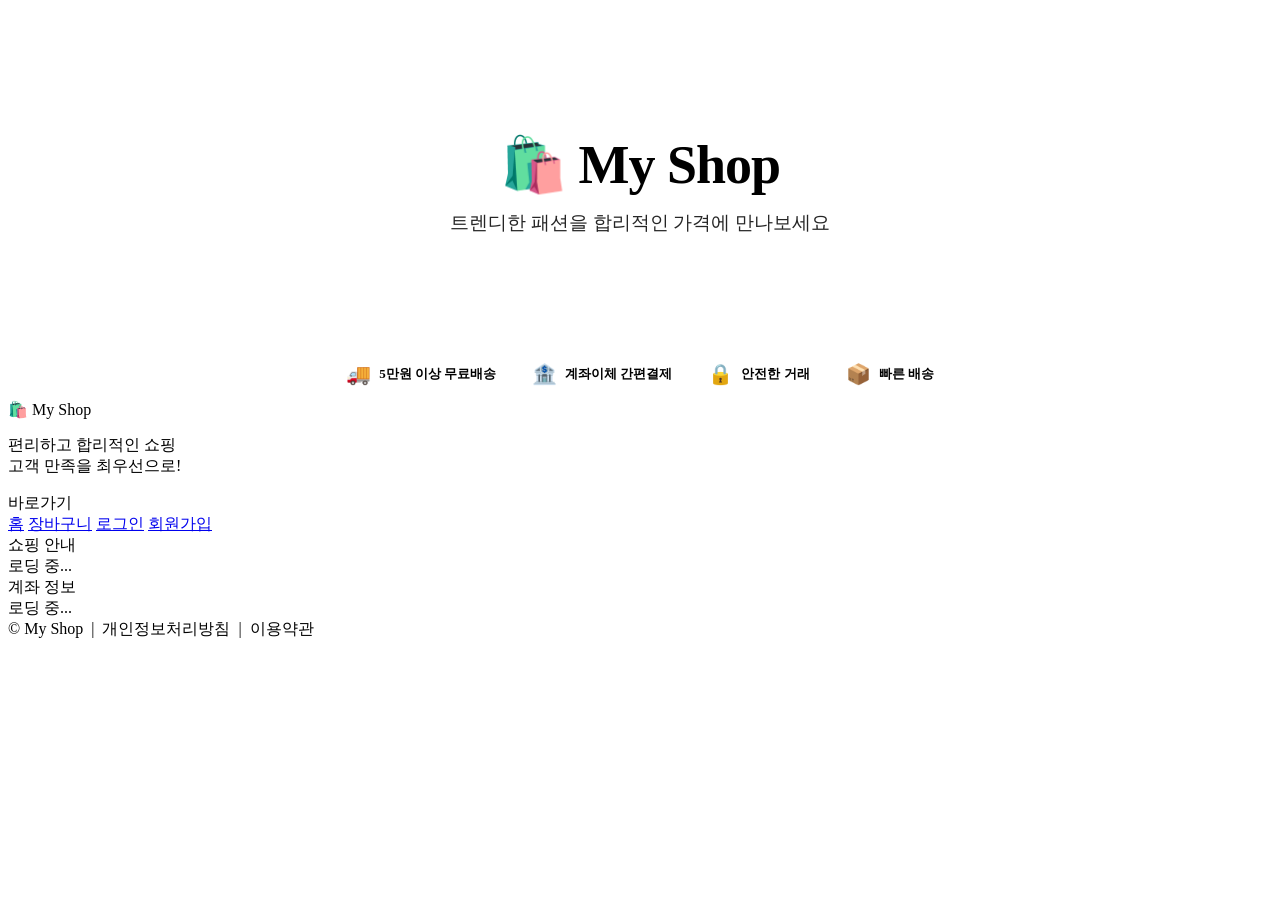
==== index.html @ 2c4adf81 "Add files via upload" ====
<!DOCTYPE html>
<html lang="ko">
<head>
  <meta charset="UTF-8">
  <meta name="viewport" content="width=device-width, initial-scale=1.0">
  <title>My Shop</title>
  <link rel="preconnect" href="https://fonts.googleapis.com">
  <link href="https://fonts.googleapis.com/css2?family=Noto+Sans+KR:wght@400;500;600;700;800&display=swap" rel="stylesheet">
  <link rel="stylesheet" href="css/style.css">
  <style>
    .hero-inner {
      max-width: 1280px; margin: 0 auto; padding: 80px 24px;
      text-align: center; position: relative; z-index: 1;
    }
    .hero-inner h1 { font-size: clamp(30px,5vw,54px); font-weight: 800; margin-bottom: 14px; letter-spacing: -1px; }
    .hero-inner p { font-size: clamp(15px,2vw,19px); opacity: 0.85; max-width: 540px; margin: 0 auto 32px; }
    .hero-btns { display: flex; gap: 14px; justify-content: center; flex-wrap: wrap; }
    .hero-btn-white {
      padding: 14px 32px; border-radius: 50px; font-size: 15px; font-weight: 700;
      background: white; color: var(--primary); border: none; cursor: pointer;
      transition: all 0.2s; box-shadow: 0 4px 16px rgba(0,0,0,0.15);
      text-decoration: none; display: inline-flex; align-items: center; gap: 6px;
    }
    .hero-btn-white:hover { transform: translateY(-2px); box-shadow: 0 8px 24px rgba(0,0,0,0.2); }
    .hero-btn-ghost {
      padding: 14px 32px; border-radius: 50px; font-size: 15px; font-weight: 700;
      background: rgba(255,255,255,0.15); color: white; border: 2px solid rgba(255,255,255,0.7);
      cursor: pointer; transition: all 0.2s; text-decoration: none;
      display: inline-flex; align-items: center; gap: 6px;
    }
    .hero-btn-ghost:hover { background: rgba(255,255,255,0.25); }

    .features-strip {
      background: white; border-bottom: 1px solid var(--border);
      padding: 14px 24px;
    }
    .features-list {
      max-width: 1280px; margin: 0 auto;
      display: flex; justify-content: center; gap: 36px; flex-wrap: wrap;
    }
    .feature-item {
      display: flex; align-items: center; gap: 8px;
      font-size: 13px; font-weight: 600; color: var(--text-muted);
    }
    .feature-item span:first-child { font-size: 20px; }

    .no-products-msg {
      grid-column: 1/-1; text-align: center; padding: 80px 24px;
      color: var(--text-muted);
    }
    .no-products-msg .emoji { font-size: 56px; margin-bottom: 16px; opacity: 0.5; }

    /* ===== 비로그인 잠금 화면 ===== */
    #guestWall {
      display: none;
    }
    .guest-wall-wrap {
      min-height: 400px;
      display: flex; align-items: center; justify-content: center;
      padding: 60px 24px;
    }
    .guest-wall-box {
      background: white;
      border-radius: 24px;
      padding: 56px 48px;
      text-align: center;
      max-width: 480px;
      width: 100%;
      box-shadow: 0 12px 48px rgba(13,148,136,0.13);
      border: 1px solid var(--border);
    }
    @media(max-width:480px){ .guest-wall-box{ padding:40px 24px; } }
    .guest-wall-icon { font-size: 64px; margin-bottom: 16px; }
    .guest-wall-title {
      font-size: 22px; font-weight: 800; color: var(--text);
      margin-bottom: 10px;
    }
    .guest-wall-desc {
      font-size: 15px; color: var(--text-muted);
      line-height: 1.8; margin-bottom: 32px;
    }
    .guest-wall-btns {
      display: flex; gap: 12px; justify-content: center; flex-wrap: wrap;
    }
    .guest-wall-benefits {
      display: flex; flex-direction: column; gap: 10px;
      margin: 24px 0; text-align: left;
    }
    .guest-benefit-item {
      display: flex; align-items: center; gap: 10px;
      font-size: 14px; color: var(--text-muted);
      background: var(--bg); border-radius: 10px;
      padding: 10px 14px;
    }
    .guest-benefit-item span:first-child { font-size: 20px; }
  </style>
</head>
<body>

<header class="header" id="mainHeader"></header>

<!-- Hero -->
<section class="hero-banner">
  <div class="hero-inner">
    <h1 id="heroTitle">🛍️ My Shop</h1>
    <p id="heroDesc">트렌디한 패션을 합리적인 가격에 만나보세요</p>
    <div class="hero-btns" id="heroBtns">
      <!-- JS에서 로그인 여부에 따라 동적 렌더링 -->
    </div>
  </div>
</section>

<!-- Features Strip -->
<div class="features-strip">
  <div class="features-list">
    <div class="feature-item"><span>🚚</span><span id="freeLabel">5만원 이상 무료배송</span></div>
    <div class="feature-item"><span>🏦</span><span>계좌이체 간편결제</span></div>
    <div class="feature-item"><span>🔒</span><span>안전한 거래</span></div>
    <div class="feature-item"><span>📦</span><span>빠른 배송</span></div>
  </div>
</div>

<!-- ===== 비로그인 잠금 화면 ===== -->
<div id="guestWall">
  <div class="guest-wall-wrap">
    <div class="guest-wall-box">
      <div class="guest-wall-icon">🔒</div>
      <div class="guest-wall-title">로그인 후 쇼핑하세요</div>
      <div class="guest-wall-desc">
        회원만 상품과 가격을 확인하고<br>구매할 수 있습니다.
      </div>
      <div class="guest-wall-benefits">
        <div class="guest-benefit-item"><span>🛍️</span><span>전체 상품 목록 및 가격 확인</span></div>
        <div class="guest-benefit-item"><span>🛒</span><span>장바구니 담기 및 바로구매</span></div>
        <div class="guest-benefit-item"><span>📦</span><span>주문 내역 조회</span></div>
        <div class="guest-benefit-item"><span>🎁</span><span>회원 전용 혜택 이용</span></div>
      </div>
      <div class="guest-wall-btns">
        <a href="login.html" class="btn btn-primary btn-lg">🔑 로그인</a>
        <a href="register.html" class="btn btn-outline btn-lg">✏️ 회원가입</a>
      </div>
    </div>
  </div>
</div>

<!-- ===== 로그인 후 상품 섹션 ===== -->
<main class="page-content" id="productsSection" style="display:none;">
  <div class="section">
    <div class="section-header">
      <h2 class="section-title">전체 상품</h2>
      <span id="productCount" style="font-size:14px;color:var(--text-muted);"></span>
    </div>

    <!-- Search -->
    <div class="search-bar">
      <input type="text" class="search-input" id="searchInput" placeholder="상품명으로 검색..." oninput="onSearch()">
    </div>

    <!-- Category Filter -->
    <div class="filter-chips" id="catFilter">
      <button class="filter-chip active" data-cat="" onclick="setCategory(this,'')">전체</button>
    </div>

    <!-- Grid -->
    <div class="products-grid" id="productsGrid">
      <div class="no-products-msg">
        <div class="spinner" style="margin:0 auto 20px;"></div>
        <p>상품을 불러오는 중...</p>
      </div>
    </div>

    <div class="pagination" id="pagination"></div>
  </div>
</main>

<!-- Footer -->
<footer class="footer">
  <div class="footer-inner">
    <div class="footer-brand">
      <div class="logo" id="footerLogo">🛍️ My Shop</div>
      <p id="footerDesc">편리하고 합리적인 쇼핑<br>고객 만족을 최우선으로!</p>
    </div>
    <div>
      <div class="footer-title">바로가기</div>
      <div class="footer-links">
        <a href="index.html">홈</a>
        <a href="cart.html">장바구니</a>
        <a href="login.html">로그인</a>
        <a href="register.html">회원가입</a>
      </div>
    </div>
    <div>
      <div class="footer-title">쇼핑 안내</div>
      <div class="footer-links" id="footerShopInfo">
        <span>로딩 중...</span>
      </div>
    </div>
    <div>
      <div class="footer-title">계좌 정보</div>
      <div class="footer-links" id="footerBankInfo">
        <span>로딩 중...</span>
      </div>
    </div>
  </div>
  <div class="footer-bottom">
    <span id="footerCopy">© My Shop</span> &nbsp;|&nbsp; 개인정보처리방침 &nbsp;|&nbsp; 이용약관
  </div>
</footer>

<div class="toast-container"></div>

<script src="js/utils.js"></script>
<script>
  let allProducts = [];
  let filteredProducts = [];
  let categories = [];
  let currentCat = '';
  let currentPage = 1;
  const PER_PAGE = 12;

  async function init() {
    await renderHeader('home');
    await loadSettings();

    const user = Auth.getUser();

    if (!user) {
      /* ===== 비로그인: 잠금 화면 표시 ===== */
      document.getElementById('guestWall').style.display = 'block';
      document.getElementById('productsSection').style.display = 'none';

      // 히어로 버튼 → 로그인/회원가입 유도
      document.getElementById('heroBtns').innerHTML = `
        <a href="login.html" class="hero-btn-white">🔑 로그인하고 쇼핑하기</a>
        <a href="register.html" class="hero-btn-ghost">✏️ 회원가입</a>
      `;
    } else {
      /* ===== 로그인: 상품 목록 표시 ===== */
      document.getElementById('guestWall').style.display = 'none';
      document.getElementById('productsSection').style.display = 'block';

      // 히어로 버튼 → 쇼핑/장바구니
      document.getElementById('heroBtns').innerHTML = `
        <a href="#productsSection" class="hero-btn-white">쇼핑 시작하기 →</a>
        <a href="cart.html" class="hero-btn-ghost">🛒 장바구니</a>
      `;

      await loadProducts();
    }
  }

  async function loadSettings() {
    try {
      const s = await Settings.getAll();
      const name = s.shop_name || 'My Shop';
      const desc = s.shop_description || '트렌디한 패션을 합리적인 가격에 만나보세요';
      const fee  = parseInt(s.shipping_fee_standard || 3000);
      const free = parseInt(s.shipping_fee_free_threshold || 50000);

      document.title = name + ' - 쇼핑몰';
      document.getElementById('heroTitle').textContent   = '🛍️ ' + name;
      document.getElementById('heroDesc').textContent    = desc;
      document.getElementById('footerLogo').textContent  = '🛍️ ' + name;
      document.getElementById('footerDesc').textContent  = desc;
      document.getElementById('footerCopy').textContent  = '© ' + name;
      document.getElementById('freeLabel').textContent   = free.toLocaleString() + '원 이상 무료배송';
      document.getElementById('footerShopInfo').innerHTML =
        `<span>배송비 ${fee.toLocaleString()}원</span><span>${free.toLocaleString()}원 이상 무료</span><span>결제확인 후 2~3일</span>`;
      document.getElementById('footerBankInfo').innerHTML =
        `<span>은행: ${s.bank_account_bank || '-'}</span>
         <span>계좌: ${s.bank_account_number || '-'}</span>
         <span>예금주: ${s.bank_account_holder || '-'}</span>`;
    } catch(e) {}
  }

  async function loadProducts() {
    try {
      const res = await API.get('products', { limit: 500 });
      allProducts = (res.data || []).filter(p => p.is_active !== false);
      const catSet = new Set();
      allProducts.forEach(p => { if (p.category) catSet.add(p.category); });
      categories = [...catSet];
      renderCatFilter();
      applyFilter();
    } catch(e) {
      document.getElementById('productsGrid').innerHTML =
        '<div class="no-products-msg"><div class="emoji">😕</div><p>상품을 불러오지 못했습니다.</p></div>';
    }
  }

  function renderCatFilter() {
    const c = document.getElementById('catFilter');
    c.innerHTML = '<button class="filter-chip active" data-cat="" onclick="setCategory(this,\'\')">전체</button>';
    categories.forEach(cat => {
      c.innerHTML += `<button class="filter-chip" data-cat="${cat}" onclick="setCategory(this,'${cat}')">${cat}</button>`;
    });
  }

  function setCategory(btn, cat) {
    document.querySelectorAll('.filter-chip').forEach(b => b.classList.remove('active'));
    btn.classList.add('active');
    currentCat = cat;
    currentPage = 1;
    applyFilter();
  }

  function onSearch() { currentPage = 1; applyFilter(); }

  function applyFilter() {
    const q = document.getElementById('searchInput').value.toLowerCase().trim();
    filteredProducts = allProducts.filter(p => {
      const mc = !currentCat || p.category === currentCat;
      const mq = !q || p.name.toLowerCase().includes(q) || (p.description||'').toLowerCase().includes(q);
      return mc && mq;
    });
    renderProducts();
  }

  function renderProducts() {
    const total = filteredProducts.length;
    const pages = Math.ceil(total / PER_PAGE);
    const start = (currentPage - 1) * PER_PAGE;
    const slice = filteredProducts.slice(start, start + PER_PAGE);

    document.getElementById('productCount').textContent = '총 ' + total + '개 상품';

    const grid = document.getElementById('productsGrid');
    if (slice.length === 0) {
      const isAdmin = typeof Auth !== 'undefined' && Auth.isAdmin();
      grid.innerHTML = `<div class="no-products-msg">
        <div class="emoji">${allProducts.length === 0 ? '🛍️' : '🔍'}</div>
        <p style="font-weight:600;font-size:16px;">${allProducts.length === 0 ? '아직 등록된 상품이 없습니다' : '검색 결과가 없습니다.'}</p>
        ${allProducts.length === 0 && isAdmin ? '<a href="admin.html" class="btn btn-primary" style="margin-top:16px;">➕ 상품 등록하러 가기</a>' : ''}
        ${allProducts.length === 0 && !isAdmin ? '<p style="color:var(--text-muted);font-size:14px;margin-top:8px;">곧 새로운 상품이 추가될 예정입니다</p>' : ''}
      </div>`;
    } else {
      grid.innerHTML = slice.map(p => renderCard(p)).join('');
    }
    renderPagination(pages);
  }

  function renderCard(p) {
    const stock = parseInt(p.stock || 0);
    const stockHtml = stock === 0
      ? '<div class="product-stock out">품절</div>'
      : stock <= 5
        ? `<div class="product-stock low">⚡ 잔여 ${stock}개</div>`
        : '';
    return `
      <a href="product.html?id=${p.id}" class="product-card ${stock===0?'out-of-stock':''}">
        <div class="product-img">${productImageHtml(p.thumbnail, p.name)}</div>
        <div class="product-info">
          ${p.category ? `<div class="product-category">${p.category}</div>` : ''}
          <div class="product-name">${p.name}</div>
          <div class="product-price">${formatPrice(p.price)}</div>
          ${stockHtml}
        </div>
      </a>`;
  }

  function renderPagination(pages) {
    const el = document.getElementById('pagination');
    if (pages <= 1) { el.innerHTML = ''; return; }
    let html = '';
    if (currentPage > 1) html += `<button class="page-btn" onclick="goPage(${currentPage-1})">‹</button>`;
    for (let i = 1; i <= pages; i++) {
      if (i===1||i===pages||Math.abs(i-currentPage)<=2)
        html += `<button class="page-btn${i===currentPage?' active':''}" onclick="goPage(${i})">${i}</button>`;
      else if (Math.abs(i-currentPage)===3)
        html += `<span style="padding:0 4px;line-height:36px;color:var(--text-muted)">…</span>`;
    }
    if (currentPage < pages) html += `<button class="page-btn" onclick="goPage(${currentPage+1})">›</button>`;
    el.innerHTML = html;
  }

  function goPage(p) {
    currentPage = p;
    renderProducts();
    window.scrollTo({ top: document.getElementById('productsSection').offsetTop - 72, behavior: 'smooth' });
  }

  init();
</script>
</body>
</html>
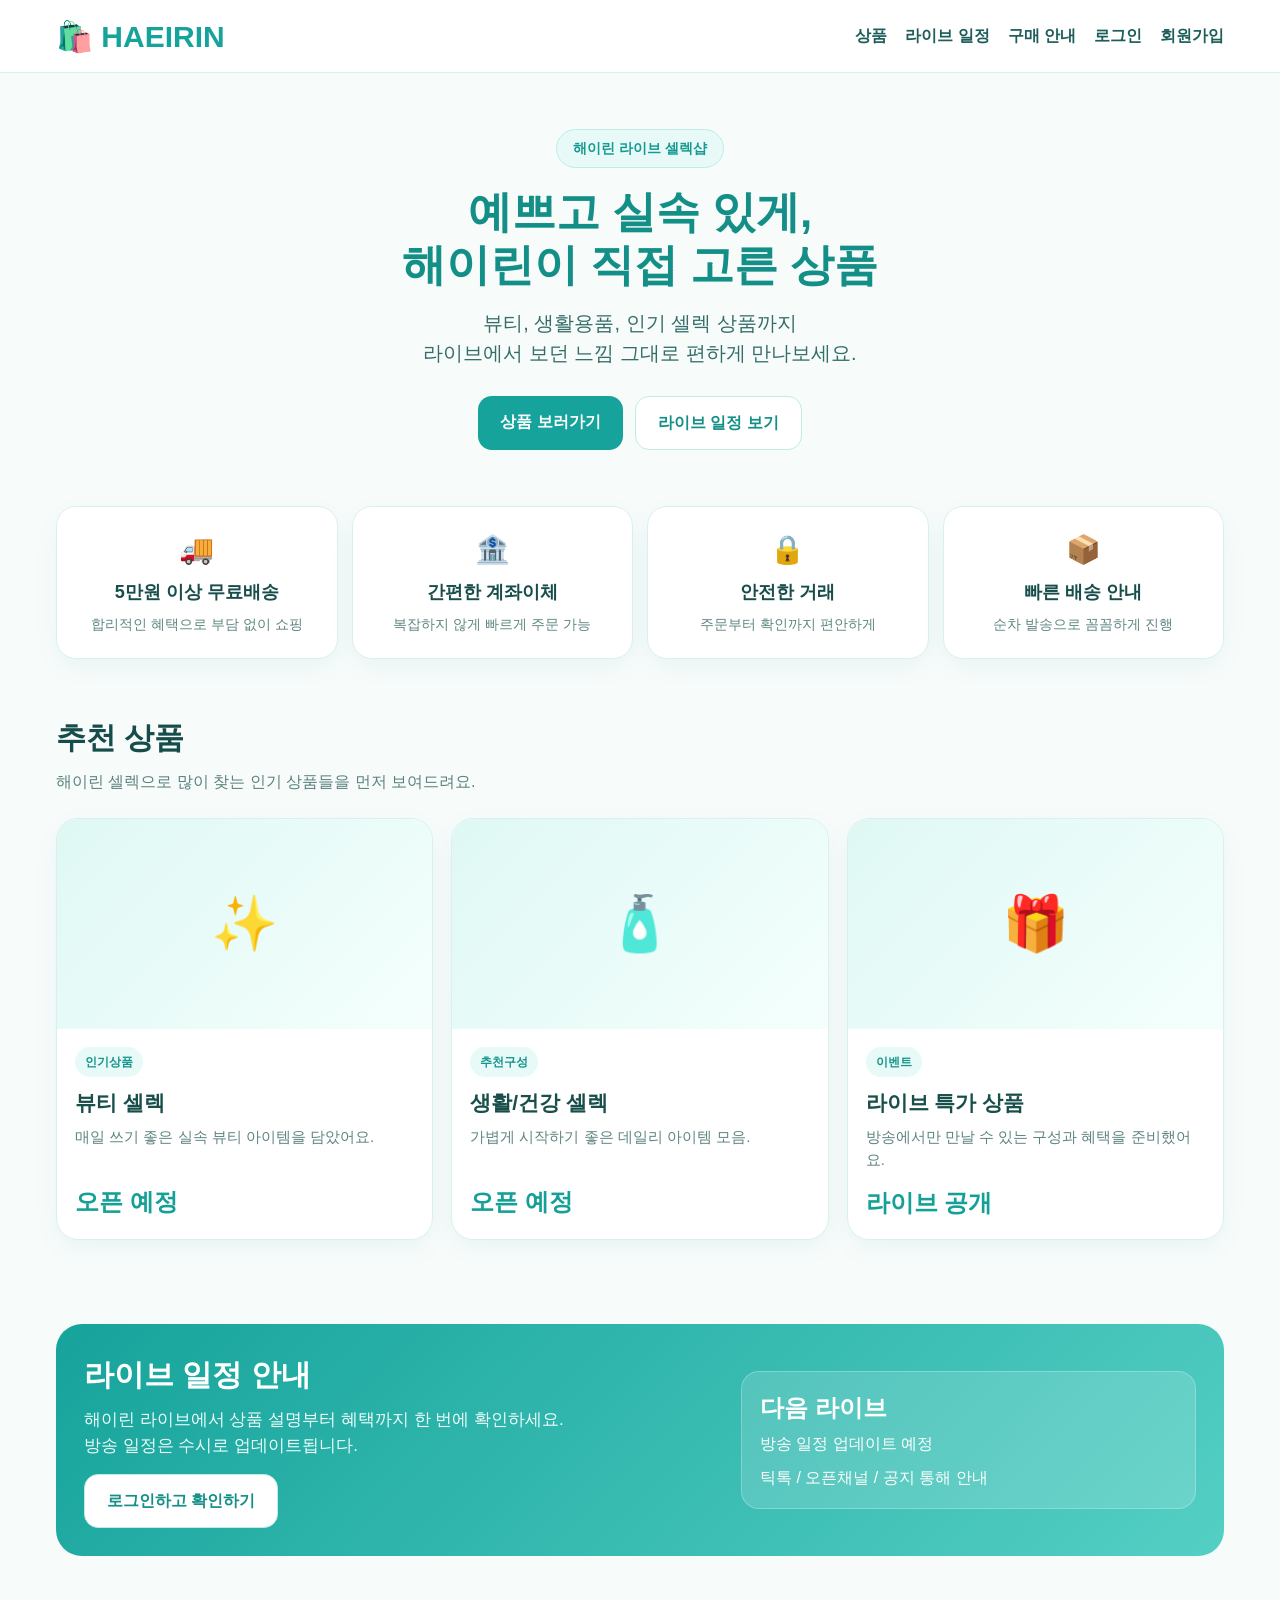
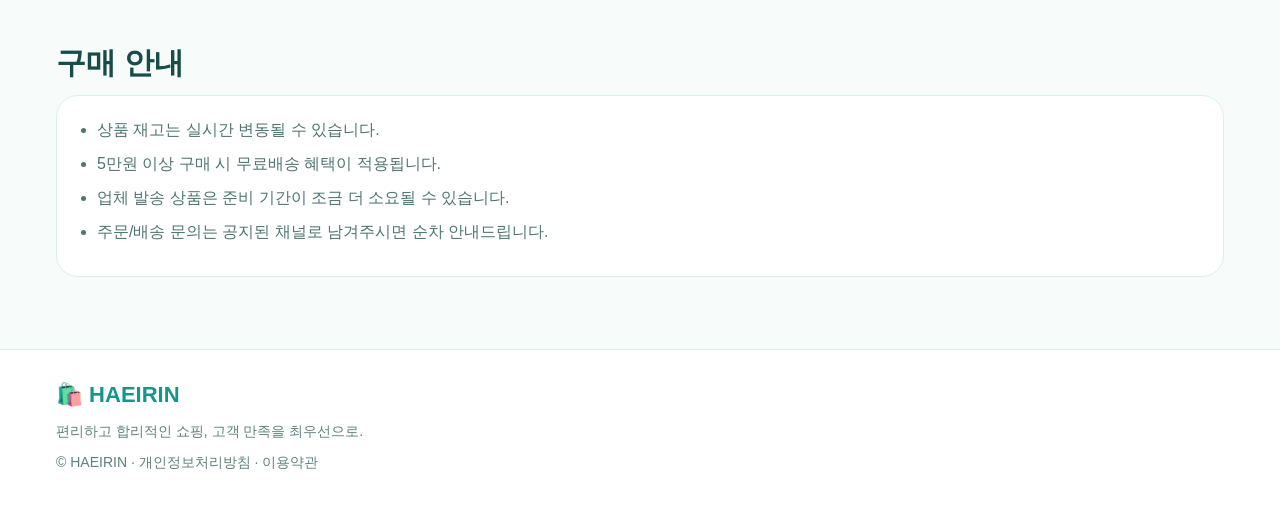
==== commit ae2c0f8a: "Update index.html" ====
--- a/index.html
+++ b/index.html
@@ -1,385 +1,433 @@
 <!DOCTYPE html>
 <html lang="ko">
 <head>
-  <meta charset="UTF-8">
-  <meta name="viewport" content="width=device-width, initial-scale=1.0">
-  <title>My Shop</title>
-  <link rel="preconnect" href="https://fonts.googleapis.com">
-  <link href="https://fonts.googleapis.com/css2?family=Noto+Sans+KR:wght@400;500;600;700;800&display=swap" rel="stylesheet">
-  <link rel="stylesheet" href="css/style.css">
+  <meta charset="UTF-8" />
+  <meta name="viewport" content="width=device-width, initial-scale=1.0" />
+  <title>HAEIRIN</title>
   <style>
-    .hero-inner {
-      max-width: 1280px; margin: 0 auto; padding: 80px 24px;
-      text-align: center; position: relative; z-index: 1;
-    }
-    .hero-inner h1 { font-size: clamp(30px,5vw,54px); font-weight: 800; margin-bottom: 14px; letter-spacing: -1px; }
-    .hero-inner p { font-size: clamp(15px,2vw,19px); opacity: 0.85; max-width: 540px; margin: 0 auto 32px; }
-    .hero-btns { display: flex; gap: 14px; justify-content: center; flex-wrap: wrap; }
-    .hero-btn-white {
-      padding: 14px 32px; border-radius: 50px; font-size: 15px; font-weight: 700;
-      background: white; color: var(--primary); border: none; cursor: pointer;
-      transition: all 0.2s; box-shadow: 0 4px 16px rgba(0,0,0,0.15);
-      text-decoration: none; display: inline-flex; align-items: center; gap: 6px;
-    }
-    .hero-btn-white:hover { transform: translateY(-2px); box-shadow: 0 8px 24px rgba(0,0,0,0.2); }
-    .hero-btn-ghost {
-      padding: 14px 32px; border-radius: 50px; font-size: 15px; font-weight: 700;
-      background: rgba(255,255,255,0.15); color: white; border: 2px solid rgba(255,255,255,0.7);
-      cursor: pointer; transition: all 0.2s; text-decoration: none;
-      display: inline-flex; align-items: center; gap: 6px;
-    }
-    .hero-btn-ghost:hover { background: rgba(255,255,255,0.25); }
-
-    .features-strip {
-      background: white; border-bottom: 1px solid var(--border);
-      padding: 14px 24px;
-    }
-    .features-list {
-      max-width: 1280px; margin: 0 auto;
-      display: flex; justify-content: center; gap: 36px; flex-wrap: wrap;
-    }
-    .feature-item {
-      display: flex; align-items: center; gap: 8px;
-      font-size: 13px; font-weight: 600; color: var(--text-muted);
-    }
-    .feature-item span:first-child { font-size: 20px; }
-
-    .no-products-msg {
-      grid-column: 1/-1; text-align: center; padding: 80px 24px;
-      color: var(--text-muted);
-    }
-    .no-products-msg .emoji { font-size: 56px; margin-bottom: 16px; opacity: 0.5; }
-
-    /* ===== 비로그인 잠금 화면 ===== */
-    #guestWall {
-      display: none;
-    }
-    .guest-wall-wrap {
-      min-height: 400px;
-      display: flex; align-items: center; justify-content: center;
-      padding: 60px 24px;
-    }
-    .guest-wall-box {
-      background: white;
-      border-radius: 24px;
-      padding: 56px 48px;
+    * { box-sizing: border-box; }
+    body {
+      margin: 0;
+      font-family: Arial, "Apple SD Gothic Neo", "Malgun Gothic", sans-serif;
+      background: #f7fcfb;
+      color: #164c4a;
+      line-height: 1.5;
+    }
+    a { text-decoration: none; color: inherit; }
+    .wrap {
+      max-width: 1200px;
+      margin: 0 auto;
+      padding: 0 16px;
+    }
+    header {
+      background: #ffffff;
+      border-bottom: 1px solid #d9f1ed;
+      position: sticky;
+      top: 0;
+      z-index: 20;
+    }
+    .topbar {
+      display: flex;
+      align-items: center;
+      justify-content: space-between;
+      gap: 12px;
+      min-height: 72px;
+    }
+    .logo {
+      font-size: 30px;
+      font-weight: 800;
+      color: #16a39b;
+      display: flex;
+      align-items: center;
+      gap: 10px;
+    }
+    nav {
+      display: flex;
+      gap: 18px;
+      font-size: 16px;
+      font-weight: 700;
+      flex-wrap: wrap;
+    }
+    nav a {
+      color: #1d5e5a;
+    }
+    .hero {
+      padding: 56px 0 36px;
       text-align: center;
-      max-width: 480px;
-      width: 100%;
-      box-shadow: 0 12px 48px rgba(13,148,136,0.13);
-      border: 1px solid var(--border);
-    }
-    @media(max-width:480px){ .guest-wall-box{ padding:40px 24px; } }
-    .guest-wall-icon { font-size: 64px; margin-bottom: 16px; }
-    .guest-wall-title {
-      font-size: 22px; font-weight: 800; color: var(--text);
+    }
+    .hero-badge {
+      display: inline-block;
+      background: #e8faf7;
+      color: #169a91;
+      border: 1px solid #bfece6;
+      border-radius: 999px;
+      padding: 8px 16px;
+      font-size: 14px;
+      font-weight: 700;
+      margin-bottom: 18px;
+    }
+    .hero h1 {
+      margin: 0;
+      font-size: 44px;
+      color: #138f87;
+      line-height: 1.2;
+    }
+    .hero p {
+      margin: 16px auto 0;
+      max-width: 760px;
+      font-size: 20px;
+      color: #356d69;
+    }
+    .hero-btns {
+      margin-top: 28px;
+      display: flex;
+      justify-content: center;
+      gap: 12px;
+      flex-wrap: wrap;
+    }
+    .btn {
+      display: inline-block;
+      padding: 14px 22px;
+      border-radius: 14px;
+      font-weight: 800;
+      font-size: 16px;
+    }
+    .btn-primary {
+      background: #16a39b;
+      color: #fff;
+    }
+    .btn-secondary {
+      background: #fff;
+      color: #138f87;
+      border: 1px solid #bfece6;
+    }
+    .benefits {
+      padding: 20px 0 14px;
+    }
+    .benefit-grid {
+      display: grid;
+      grid-template-columns: repeat(4, 1fr);
+      gap: 14px;
+    }
+    .benefit {
+      background: #fff;
+      border: 1px solid #d9f1ed;
+      border-radius: 20px;
+      padding: 22px 18px;
+      text-align: center;
+      box-shadow: 0 8px 24px rgba(18, 126, 119, 0.06);
+    }
+    .benefit .icon {
+      font-size: 28px;
+      margin-bottom: 8px;
+    }
+    .benefit strong {
+      display: block;
+      font-size: 18px;
+      margin-bottom: 6px;
+      color: #174d4a;
+    }
+    .benefit span {
+      font-size: 14px;
+      color: #5f8682;
+    }
+    .section {
+      padding: 42px 0;
+    }
+    .section-title {
+      font-size: 30px;
+      margin: 0 0 10px;
+      color: #164c4a;
+    }
+    .section-desc {
+      margin: 0 0 24px;
+      color: #5b817d;
+      font-size: 16px;
+    }
+    .product-grid {
+      display: grid;
+      grid-template-columns: repeat(3, 1fr);
+      gap: 18px;
+    }
+    .card {
+      background: #fff;
+      border: 1px solid #d9f1ed;
+      border-radius: 22px;
+      overflow: hidden;
+      box-shadow: 0 8px 24px rgba(18, 126, 119, 0.06);
+    }
+    .card-img {
+      background: linear-gradient(135deg, #dff8f4, #f4fffd);
+      height: 210px;
+      display: flex;
+      align-items: center;
+      justify-content: center;
+      font-size: 54px;
+    }
+    .card-body {
+      padding: 18px;
+    }
+    .tag {
+      display: inline-block;
+      background: #e8faf7;
+      color: #15958c;
+      border-radius: 999px;
+      padding: 6px 10px;
+      font-size: 12px;
+      font-weight: 800;
       margin-bottom: 10px;
     }
-    .guest-wall-desc {
-      font-size: 15px; color: var(--text-muted);
-      line-height: 1.8; margin-bottom: 32px;
-    }
-    .guest-wall-btns {
-      display: flex; gap: 12px; justify-content: center; flex-wrap: wrap;
-    }
-    .guest-wall-benefits {
-      display: flex; flex-direction: column; gap: 10px;
-      margin: 24px 0; text-align: left;
-    }
-    .guest-benefit-item {
-      display: flex; align-items: center; gap: 10px;
-      font-size: 14px; color: var(--text-muted);
-      background: var(--bg); border-radius: 10px;
-      padding: 10px 14px;
-    }
-    .guest-benefit-item span:first-child { font-size: 20px; }
+    .card h3 {
+      margin: 0 0 8px;
+      font-size: 21px;
+      color: #184f4b;
+    }
+    .card p {
+      margin: 0 0 14px;
+      color: #5e8480;
+      font-size: 15px;
+      min-height: 44px;
+    }
+    .price {
+      font-size: 24px;
+      font-weight: 800;
+      color: #14a096;
+    }
+    .live-box {
+      background: linear-gradient(135deg, #16a39b, #54cfc4);
+      color: #fff;
+      border-radius: 26px;
+      padding: 28px;
+      display: grid;
+      grid-template-columns: 1.4fr 1fr;
+      gap: 20px;
+      align-items: center;
+    }
+    .live-box h3 {
+      margin: 0 0 10px;
+      font-size: 30px;
+    }
+    .live-box p {
+      margin: 0 0 16px;
+      font-size: 17px;
+      color: #effffd;
+    }
+    .live-info {
+      background: rgba(255,255,255,0.15);
+      border: 1px solid rgba(255,255,255,0.25);
+      border-radius: 18px;
+      padding: 18px;
+    }
+    .live-info strong {
+      display: block;
+      font-size: 24px;
+      margin-bottom: 6px;
+    }
+    .notice {
+      background: #fff;
+      border: 1px solid #d9f1ed;
+      border-radius: 22px;
+      padding: 22px;
+    }
+    .notice ul {
+      margin: 0;
+      padding-left: 18px;
+      color: #4d7571;
+    }
+    .notice li { margin-bottom: 10px; }
+    footer {
+      margin-top: 30px;
+      background: #ffffff;
+      border-top: 1px solid #d9f1ed;
+      padding: 28px 0 50px;
+      color: #5d817e;
+      font-size: 14px;
+    }
+    .footer-brand {
+      font-size: 22px;
+      font-weight: 800;
+      color: #15958c;
+      margin-bottom: 10px;
+    }
+
+    @media (max-width: 900px) {
+      .benefit-grid,
+      .product-grid,
+      .live-box {
+        grid-template-columns: 1fr 1fr;
+      }
+      .live-box {
+        grid-template-columns: 1fr;
+      }
+    }
+
+    @media (max-width: 640px) {
+      .topbar {
+        flex-direction: column;
+        align-items: flex-start;
+        padding: 14px 0;
+      }
+      .logo { font-size: 28px; }
+      .hero {
+        padding: 40px 0 24px;
+      }
+      .hero h1 {
+        font-size: 32px;
+      }
+      .hero p {
+        font-size: 17px;
+      }
+      .benefit-grid,
+      .product-grid {
+        grid-template-columns: 1fr;
+      }
+      .section-title {
+        font-size: 26px;
+      }
+      nav {
+        gap: 12px;
+        font-size: 15px;
+      }
+    }
   </style>
 </head>
 <body>
-
-<header class="header" id="mainHeader"></header>
-
-<!-- Hero -->
-<section class="hero-banner">
-  <div class="hero-inner">
-    <h1 id="heroTitle">🛍️ My Shop</h1>
-    <p id="heroDesc">트렌디한 패션을 합리적인 가격에 만나보세요</p>
-    <div class="hero-btns" id="heroBtns">
-      <!-- JS에서 로그인 여부에 따라 동적 렌더링 -->
-    </div>
-  </div>
-</section>
-
-<!-- Features Strip -->
-<div class="features-strip">
-  <div class="features-list">
-    <div class="feature-item"><span>🚚</span><span id="freeLabel">5만원 이상 무료배송</span></div>
-    <div class="feature-item"><span>🏦</span><span>계좌이체 간편결제</span></div>
-    <div class="feature-item"><span>🔒</span><span>안전한 거래</span></div>
-    <div class="feature-item"><span>📦</span><span>빠른 배송</span></div>
-  </div>
-</div>
-
-<!-- ===== 비로그인 잠금 화면 ===== -->
-<div id="guestWall">
-  <div class="guest-wall-wrap">
-    <div class="guest-wall-box">
-      <div class="guest-wall-icon">🔒</div>
-      <div class="guest-wall-title">로그인 후 쇼핑하세요</div>
-      <div class="guest-wall-desc">
-        회원만 상품과 가격을 확인하고<br>구매할 수 있습니다.
-      </div>
-      <div class="guest-wall-benefits">
-        <div class="guest-benefit-item"><span>🛍️</span><span>전체 상품 목록 및 가격 확인</span></div>
-        <div class="guest-benefit-item"><span>🛒</span><span>장바구니 담기 및 바로구매</span></div>
-        <div class="guest-benefit-item"><span>📦</span><span>주문 내역 조회</span></div>
-        <div class="guest-benefit-item"><span>🎁</span><span>회원 전용 혜택 이용</span></div>
-      </div>
-      <div class="guest-wall-btns">
-        <a href="login.html" class="btn btn-primary btn-lg">🔑 로그인</a>
-        <a href="register.html" class="btn btn-outline btn-lg">✏️ 회원가입</a>
-      </div>
-    </div>
-  </div>
-</div>
-
-<!-- ===== 로그인 후 상품 섹션 ===== -->
-<main class="page-content" id="productsSection" style="display:none;">
-  <div class="section">
-    <div class="section-header">
-      <h2 class="section-title">전체 상품</h2>
-      <span id="productCount" style="font-size:14px;color:var(--text-muted);"></span>
-    </div>
-
-    <!-- Search -->
-    <div class="search-bar">
-      <input type="text" class="search-input" id="searchInput" placeholder="상품명으로 검색..." oninput="onSearch()">
-    </div>
-
-    <!-- Category Filter -->
-    <div class="filter-chips" id="catFilter">
-      <button class="filter-chip active" data-cat="" onclick="setCategory(this,'')">전체</button>
-    </div>
-
-    <!-- Grid -->
-    <div class="products-grid" id="productsGrid">
-      <div class="no-products-msg">
-        <div class="spinner" style="margin:0 auto 20px;"></div>
-        <p>상품을 불러오는 중...</p>
-      </div>
-    </div>
-
-    <div class="pagination" id="pagination"></div>
-  </div>
-</main>
-
-<!-- Footer -->
-<footer class="footer">
-  <div class="footer-inner">
-    <div class="footer-brand">
-      <div class="logo" id="footerLogo">🛍️ My Shop</div>
-      <p id="footerDesc">편리하고 합리적인 쇼핑<br>고객 만족을 최우선으로!</p>
-    </div>
-    <div>
-      <div class="footer-title">바로가기</div>
-      <div class="footer-links">
-        <a href="index.html">홈</a>
-        <a href="cart.html">장바구니</a>
+  <header>
+    <div class="wrap topbar">
+      <div class="logo">🛍️ HAEIRIN</div>
+      <nav>
+        <a href="#products">상품</a>
+        <a href="#live">라이브 일정</a>
+        <a href="#guide">구매 안내</a>
         <a href="login.html">로그인</a>
         <a href="register.html">회원가입</a>
+      </nav>
+    </div>
+  </header>
+
+  <main>
+    <section class="hero">
+      <div class="wrap">
+        <div class="hero-badge">해이린 라이브 셀렉샵</div>
+        <h1>예쁘고 실속 있게,<br>해이린이 직접 고른 상품</h1>
+        <p>
+          뷰티, 생활용품, 인기 셀렉 상품까지<br>
+          라이브에서 보던 느낌 그대로 편하게 만나보세요.
+        </p>
+        <div class="hero-btns">
+          <a class="btn btn-primary" href="#products">상품 보러가기</a>
+          <a class="btn btn-secondary" href="#live">라이브 일정 보기</a>
+        </div>
       </div>
+    </section>
+
+    <section class="benefits">
+      <div class="wrap">
+        <div class="benefit-grid">
+          <div class="benefit">
+            <div class="icon">🚚</div>
+            <strong>5만원 이상 무료배송</strong>
+            <span>합리적인 혜택으로 부담 없이 쇼핑</span>
+          </div>
+          <div class="benefit">
+            <div class="icon">🏦</div>
+            <strong>간편한 계좌이체</strong>
+            <span>복잡하지 않게 빠르게 주문 가능</span>
+          </div>
+          <div class="benefit">
+            <div class="icon">🔒</div>
+            <strong>안전한 거래</strong>
+            <span>주문부터 확인까지 편안하게</span>
+          </div>
+          <div class="benefit">
+            <div class="icon">📦</div>
+            <strong>빠른 배송 안내</strong>
+            <span>순차 발송으로 꼼꼼하게 진행</span>
+          </div>
+        </div>
+      </div>
+    </section>
+
+    <section class="section" id="products">
+      <div class="wrap">
+        <h2 class="section-title">추천 상품</h2>
+        <p class="section-desc">해이린 셀렉으로 많이 찾는 인기 상품들을 먼저 보여드려요.</p>
+
+        <div class="product-grid">
+          <article class="card">
+            <div class="card-img">✨</div>
+            <div class="card-body">
+              <div class="tag">인기상품</div>
+              <h3>뷰티 셀렉</h3>
+              <p>매일 쓰기 좋은 실속 뷰티 아이템을 담았어요.</p>
+              <div class="price">오픈 예정</div>
+            </div>
+          </article>
+
+          <article class="card">
+            <div class="card-img">🧴</div>
+            <div class="card-body">
+              <div class="tag">추천구성</div>
+              <h3>생활/건강 셀렉</h3>
+              <p>가볍게 시작하기 좋은 데일리 아이템 모음.</p>
+              <div class="price">오픈 예정</div>
+            </div>
+          </article>
+
+          <article class="card">
+            <div class="card-img">🎁</div>
+            <div class="card-body">
+              <div class="tag">이벤트</div>
+              <h3>라이브 특가 상품</h3>
+              <p>방송에서만 만날 수 있는 구성과 혜택을 준비했어요.</p>
+              <div class="price">라이브 공개</div>
+            </div>
+          </article>
+        </div>
+      </div>
+    </section>
+
+    <section class="section" id="live">
+      <div class="wrap">
+        <div class="live-box">
+          <div>
+            <h3>라이브 일정 안내</h3>
+            <p>
+              해이린 라이브에서 상품 설명부터 혜택까지 한 번에 확인하세요.<br>
+              방송 일정은 수시로 업데이트됩니다.
+            </p>
+            <a class="btn btn-secondary" href="login.html">로그인하고 확인하기</a>
+          </div>
+          <div class="live-info">
+            <strong>다음 라이브</strong>
+            <div>방송 일정 업데이트 예정</div>
+            <div style="margin-top:10px;">틱톡 / 오픈채널 / 공지 통해 안내</div>
+          </div>
+        </div>
+      </div>
+    </section>
+
+    <section class="section" id="guide">
+      <div class="wrap">
+        <h2 class="section-title">구매 안내</h2>
+        <div class="notice">
+          <ul>
+            <li>상품 재고는 실시간 변동될 수 있습니다.</li>
+            <li>5만원 이상 구매 시 무료배송 혜택이 적용됩니다.</li>
+            <li>업체 발송 상품은 준비 기간이 조금 더 소요될 수 있습니다.</li>
+            <li>주문/배송 문의는 공지된 채널로 남겨주시면 순차 안내드립니다.</li>
+          </ul>
+        </div>
+      </div>
+    </section>
+  </main>
+
+  <footer>
+    <div class="wrap">
+      <div class="footer-brand">🛍️ HAEIRIN</div>
+      <div>편리하고 합리적인 쇼핑, 고객 만족을 최우선으로.</div>
+      <div style="margin-top:10px;">© HAEIRIN · 개인정보처리방침 · 이용약관</div>
     </div>
-    <div>
-      <div class="footer-title">쇼핑 안내</div>
-      <div class="footer-links" id="footerShopInfo">
-        <span>로딩 중...</span>
-      </div>
-    </div>
-    <div>
-      <div class="footer-title">계좌 정보</div>
-      <div class="footer-links" id="footerBankInfo">
-        <span>로딩 중...</span>
-      </div>
-    </div>
-  </div>
-  <div class="footer-bottom">
-    <span id="footerCopy">© My Shop</span> &nbsp;|&nbsp; 개인정보처리방침 &nbsp;|&nbsp; 이용약관
-  </div>
-</footer>
-
-<div class="toast-container"></div>
-
-<script src="js/utils.js"></script>
-<script>
-  let allProducts = [];
-  let filteredProducts = [];
-  let categories = [];
-  let currentCat = '';
-  let currentPage = 1;
-  const PER_PAGE = 12;
-
-  async function init() {
-    await renderHeader('home');
-    await loadSettings();
-
-    const user = Auth.getUser();
-
-    if (!user) {
-      /* ===== 비로그인: 잠금 화면 표시 ===== */
-      document.getElementById('guestWall').style.display = 'block';
-      document.getElementById('productsSection').style.display = 'none';
-
-      // 히어로 버튼 → 로그인/회원가입 유도
-      document.getElementById('heroBtns').innerHTML = `
-        <a href="login.html" class="hero-btn-white">🔑 로그인하고 쇼핑하기</a>
-        <a href="register.html" class="hero-btn-ghost">✏️ 회원가입</a>
-      `;
-    } else {
-      /* ===== 로그인: 상품 목록 표시 ===== */
-      document.getElementById('guestWall').style.display = 'none';
-      document.getElementById('productsSection').style.display = 'block';
-
-      // 히어로 버튼 → 쇼핑/장바구니
-      document.getElementById('heroBtns').innerHTML = `
-        <a href="#productsSection" class="hero-btn-white">쇼핑 시작하기 →</a>
-        <a href="cart.html" class="hero-btn-ghost">🛒 장바구니</a>
-      `;
-
-      await loadProducts();
-    }
-  }
-
-  async function loadSettings() {
-    try {
-      const s = await Settings.getAll();
-      const name = s.shop_name || 'My Shop';
-      const desc = s.shop_description || '트렌디한 패션을 합리적인 가격에 만나보세요';
-      const fee  = parseInt(s.shipping_fee_standard || 3000);
-      const free = parseInt(s.shipping_fee_free_threshold || 50000);
-
-      document.title = name + ' - 쇼핑몰';
-      document.getElementById('heroTitle').textContent   = '🛍️ ' + name;
-      document.getElementById('heroDesc').textContent    = desc;
-      document.getElementById('footerLogo').textContent  = '🛍️ ' + name;
-      document.getElementById('footerDesc').textContent  = desc;
-      document.getElementById('footerCopy').textContent  = '© ' + name;
-      document.getElementById('freeLabel').textContent   = free.toLocaleString() + '원 이상 무료배송';
-      document.getElementById('footerShopInfo').innerHTML =
-        `<span>배송비 ${fee.toLocaleString()}원</span><span>${free.toLocaleString()}원 이상 무료</span><span>결제확인 후 2~3일</span>`;
-      document.getElementById('footerBankInfo').innerHTML =
-        `<span>은행: ${s.bank_account_bank || '-'}</span>
-         <span>계좌: ${s.bank_account_number || '-'}</span>
-         <span>예금주: ${s.bank_account_holder || '-'}</span>`;
-    } catch(e) {}
-  }
-
-  async function loadProducts() {
-    try {
-      const res = await API.get('products', { limit: 500 });
-      allProducts = (res.data || []).filter(p => p.is_active !== false);
-      const catSet = new Set();
-      allProducts.forEach(p => { if (p.category) catSet.add(p.category); });
-      categories = [...catSet];
-      renderCatFilter();
-      applyFilter();
-    } catch(e) {
-      document.getElementById('productsGrid').innerHTML =
-        '<div class="no-products-msg"><div class="emoji">😕</div><p>상품을 불러오지 못했습니다.</p></div>';
-    }
-  }
-
-  function renderCatFilter() {
-    const c = document.getElementById('catFilter');
-    c.innerHTML = '<button class="filter-chip active" data-cat="" onclick="setCategory(this,\'\')">전체</button>';
-    categories.forEach(cat => {
-      c.innerHTML += `<button class="filter-chip" data-cat="${cat}" onclick="setCategory(this,'${cat}')">${cat}</button>`;
-    });
-  }
-
-  function setCategory(btn, cat) {
-    document.querySelectorAll('.filter-chip').forEach(b => b.classList.remove('active'));
-    btn.classList.add('active');
-    currentCat = cat;
-    currentPage = 1;
-    applyFilter();
-  }
-
-  function onSearch() { currentPage = 1; applyFilter(); }
-
-  function applyFilter() {
-    const q = document.getElementById('searchInput').value.toLowerCase().trim();
-    filteredProducts = allProducts.filter(p => {
-      const mc = !currentCat || p.category === currentCat;
-      const mq = !q || p.name.toLowerCase().includes(q) || (p.description||'').toLowerCase().includes(q);
-      return mc && mq;
-    });
-    renderProducts();
-  }
-
-  function renderProducts() {
-    const total = filteredProducts.length;
-    const pages = Math.ceil(total / PER_PAGE);
-    const start = (currentPage - 1) * PER_PAGE;
-    const slice = filteredProducts.slice(start, start + PER_PAGE);
-
-    document.getElementById('productCount').textContent = '총 ' + total + '개 상품';
-
-    const grid = document.getElementById('productsGrid');
-    if (slice.length === 0) {
-      const isAdmin = typeof Auth !== 'undefined' && Auth.isAdmin();
-      grid.innerHTML = `<div class="no-products-msg">
-        <div class="emoji">${allProducts.length === 0 ? '🛍️' : '🔍'}</div>
-        <p style="font-weight:600;font-size:16px;">${allProducts.length === 0 ? '아직 등록된 상품이 없습니다' : '검색 결과가 없습니다.'}</p>
-        ${allProducts.length === 0 && isAdmin ? '<a href="admin.html" class="btn btn-primary" style="margin-top:16px;">➕ 상품 등록하러 가기</a>' : ''}
-        ${allProducts.length === 0 && !isAdmin ? '<p style="color:var(--text-muted);font-size:14px;margin-top:8px;">곧 새로운 상품이 추가될 예정입니다</p>' : ''}
-      </div>`;
-    } else {
-      grid.innerHTML = slice.map(p => renderCard(p)).join('');
-    }
-    renderPagination(pages);
-  }
-
-  function renderCard(p) {
-    const stock = parseInt(p.stock || 0);
-    const stockHtml = stock === 0
-      ? '<div class="product-stock out">품절</div>'
-      : stock <= 5
-        ? `<div class="product-stock low">⚡ 잔여 ${stock}개</div>`
-        : '';
-    return `
-      <a href="product.html?id=${p.id}" class="product-card ${stock===0?'out-of-stock':''}">
-        <div class="product-img">${productImageHtml(p.thumbnail, p.name)}</div>
-        <div class="product-info">
-          ${p.category ? `<div class="product-category">${p.category}</div>` : ''}
-          <div class="product-name">${p.name}</div>
-          <div class="product-price">${formatPrice(p.price)}</div>
-          ${stockHtml}
-        </div>
-      </a>`;
-  }
-
-  function renderPagination(pages) {
-    const el = document.getElementById('pagination');
-    if (pages <= 1) { el.innerHTML = ''; return; }
-    let html = '';
-    if (currentPage > 1) html += `<button class="page-btn" onclick="goPage(${currentPage-1})">‹</button>`;
-    for (let i = 1; i <= pages; i++) {
-      if (i===1||i===pages||Math.abs(i-currentPage)<=2)
-        html += `<button class="page-btn${i===currentPage?' active':''}" onclick="goPage(${i})">${i}</button>`;
-      else if (Math.abs(i-currentPage)===3)
-        html += `<span style="padding:0 4px;line-height:36px;color:var(--text-muted)">…</span>`;
-    }
-    if (currentPage < pages) html += `<button class="page-btn" onclick="goPage(${currentPage+1})">›</button>`;
-    el.innerHTML = html;
-  }
-
-  function goPage(p) {
-    currentPage = p;
-    renderProducts();
-    window.scrollTo({ top: document.getElementById('productsSection').offsetTop - 72, behavior: 'smooth' });
-  }
-
-  init();
-</script>
+  </footer>
 </body>
 </html>
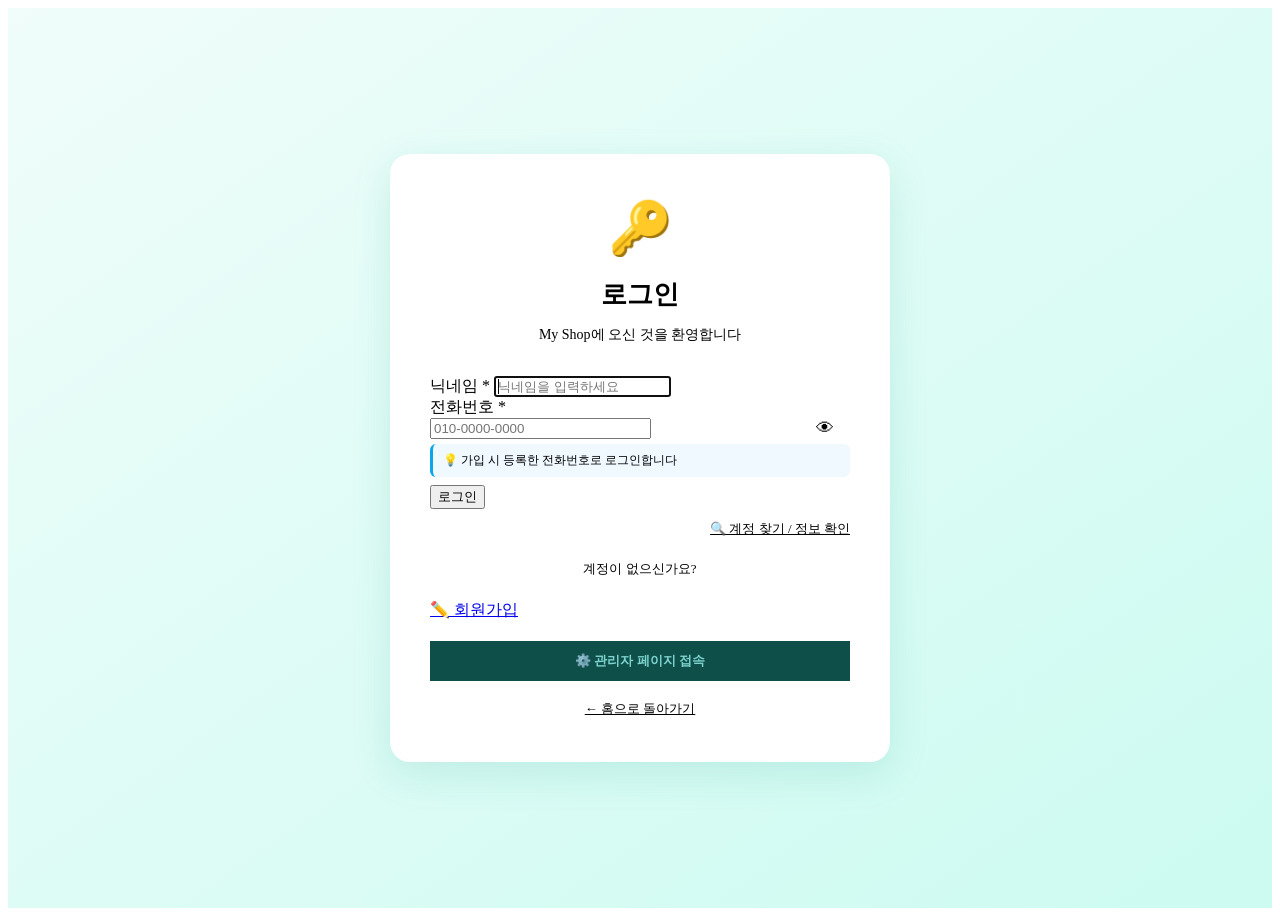
==== commit fd5100e9: "Update index.html" ====
--- a/index.html
+++ b/index.html
@@ -1,433 +1,100 @@
 <!DOCTYPE html>
 <html lang="ko">
 <head>
-  <meta charset="UTF-8" />
-  <meta name="viewport" content="width=device-width, initial-scale=1.0" />
-  <title>HAEIRIN</title>
+  <meta charset="UTF-8">
+  <title>해이린 쇼핑몰</title>
+
   <style>
-    * { box-sizing: border-box; }
     body {
+      font-family: 'Arial', sans-serif;
+      background: #f5f7fa;
       margin: 0;
-      font-family: Arial, "Apple SD Gothic Neo", "Malgun Gothic", sans-serif;
-      background: #f7fcfb;
-      color: #164c4a;
-      line-height: 1.5;
     }
-    a { text-decoration: none; color: inherit; }
-    .wrap {
-      max-width: 1200px;
-      margin: 0 auto;
-      padding: 0 16px;
+
+    header {
+      background: #00c2a8;
+      color: white;
+      padding: 15px;
+      display: flex;
+      justify-content: space-between;
+      align-items: center;
     }
-    header {
-      background: #ffffff;
-      border-bottom: 1px solid #d9f1ed;
-      position: sticky;
-      top: 0;
-      z-index: 20;
-    }
-    .topbar {
-      display: flex;
-      align-items: center;
-      justify-content: space-between;
-      gap: 12px;
-      min-height: 72px;
-    }
-    .logo {
-      font-size: 30px;
-      font-weight: 800;
-      color: #16a39b;
-      display: flex;
-      align-items: center;
-      gap: 10px;
-    }
-    nav {
-      display: flex;
-      gap: 18px;
-      font-size: 16px;
-      font-weight: 700;
-      flex-wrap: wrap;
-    }
-    nav a {
-      color: #1d5e5a;
-    }
-    .hero {
-      padding: 56px 0 36px;
+
+    .container {
+      padding: 30px;
       text-align: center;
     }
-    .hero-badge {
-      display: inline-block;
-      background: #e8faf7;
-      color: #169a91;
-      border: 1px solid #bfece6;
-      border-radius: 999px;
-      padding: 8px 16px;
-      font-size: 14px;
-      font-weight: 700;
-      margin-bottom: 18px;
-    }
-    .hero h1 {
-      margin: 0;
-      font-size: 44px;
-      color: #138f87;
-      line-height: 1.2;
-    }
-    .hero p {
-      margin: 16px auto 0;
-      max-width: 760px;
-      font-size: 20px;
-      color: #356d69;
-    }
-    .hero-btns {
-      margin-top: 28px;
-      display: flex;
-      justify-content: center;
-      gap: 12px;
-      flex-wrap: wrap;
-    }
-    .btn {
-      display: inline-block;
-      padding: 14px 22px;
-      border-radius: 14px;
-      font-weight: 800;
-      font-size: 16px;
-    }
-    .btn-primary {
-      background: #16a39b;
-      color: #fff;
-    }
-    .btn-secondary {
-      background: #fff;
-      color: #138f87;
-      border: 1px solid #bfece6;
-    }
-    .benefits {
-      padding: 20px 0 14px;
-    }
-    .benefit-grid {
-      display: grid;
-      grid-template-columns: repeat(4, 1fr);
-      gap: 14px;
-    }
-    .benefit {
-      background: #fff;
-      border: 1px solid #d9f1ed;
-      border-radius: 20px;
-      padding: 22px 18px;
-      text-align: center;
-      box-shadow: 0 8px 24px rgba(18, 126, 119, 0.06);
-    }
-    .benefit .icon {
-      font-size: 28px;
-      margin-bottom: 8px;
-    }
-    .benefit strong {
-      display: block;
-      font-size: 18px;
-      margin-bottom: 6px;
-      color: #174d4a;
-    }
-    .benefit span {
-      font-size: 14px;
-      color: #5f8682;
-    }
-    .section {
-      padding: 42px 0;
-    }
-    .section-title {
-      font-size: 30px;
-      margin: 0 0 10px;
-      color: #164c4a;
-    }
-    .section-desc {
-      margin: 0 0 24px;
-      color: #5b817d;
-      font-size: 16px;
-    }
-    .product-grid {
-      display: grid;
-      grid-template-columns: repeat(3, 1fr);
-      gap: 18px;
-    }
-    .card {
-      background: #fff;
-      border: 1px solid #d9f1ed;
-      border-radius: 22px;
-      overflow: hidden;
-      box-shadow: 0 8px 24px rgba(18, 126, 119, 0.06);
-    }
-    .card-img {
-      background: linear-gradient(135deg, #dff8f4, #f4fffd);
-      height: 210px;
-      display: flex;
-      align-items: center;
-      justify-content: center;
-      font-size: 54px;
-    }
-    .card-body {
-      padding: 18px;
-    }
-    .tag {
-      display: inline-block;
-      background: #e8faf7;
-      color: #15958c;
-      border-radius: 999px;
-      padding: 6px 10px;
-      font-size: 12px;
-      font-weight: 800;
-      margin-bottom: 10px;
-    }
-    .card h3 {
-      margin: 0 0 8px;
-      font-size: 21px;
-      color: #184f4b;
-    }
-    .card p {
-      margin: 0 0 14px;
-      color: #5e8480;
-      font-size: 15px;
-      min-height: 44px;
-    }
-    .price {
-      font-size: 24px;
-      font-weight: 800;
-      color: #14a096;
-    }
-    .live-box {
-      background: linear-gradient(135deg, #16a39b, #54cfc4);
-      color: #fff;
-      border-radius: 26px;
-      padding: 28px;
-      display: grid;
-      grid-template-columns: 1.4fr 1fr;
-      gap: 20px;
-      align-items: center;
-    }
-    .live-box h3 {
-      margin: 0 0 10px;
-      font-size: 30px;
-    }
-    .live-box p {
-      margin: 0 0 16px;
-      font-size: 17px;
-      color: #effffd;
-    }
-    .live-info {
-      background: rgba(255,255,255,0.15);
-      border: 1px solid rgba(255,255,255,0.25);
-      border-radius: 18px;
-      padding: 18px;
-    }
-    .live-info strong {
-      display: block;
-      font-size: 24px;
-      margin-bottom: 6px;
-    }
-    .notice {
-      background: #fff;
-      border: 1px solid #d9f1ed;
-      border-radius: 22px;
-      padding: 22px;
-    }
-    .notice ul {
-      margin: 0;
-      padding-left: 18px;
-      color: #4d7571;
-    }
-    .notice li { margin-bottom: 10px; }
-    footer {
-      margin-top: 30px;
-      background: #ffffff;
-      border-top: 1px solid #d9f1ed;
-      padding: 28px 0 50px;
-      color: #5d817e;
-      font-size: 14px;
-    }
-    .footer-brand {
-      font-size: 22px;
-      font-weight: 800;
-      color: #15958c;
+
+    h1 {
       margin-bottom: 10px;
     }
 
-    @media (max-width: 900px) {
-      .benefit-grid,
-      .product-grid,
-      .live-box {
-        grid-template-columns: 1fr 1fr;
-      }
-      .live-box {
-        grid-template-columns: 1fr;
-      }
+    button {
+      padding: 10px 15px;
+      border: none;
+      background: #ff5c5c;
+      color: white;
+      border-radius: 5px;
+      cursor: pointer;
     }
 
-    @media (max-width: 640px) {
-      .topbar {
-        flex-direction: column;
-        align-items: flex-start;
-        padding: 14px 0;
-      }
-      .logo { font-size: 28px; }
-      .hero {
-        padding: 40px 0 24px;
-      }
-      .hero h1 {
-        font-size: 32px;
-      }
-      .hero p {
-        font-size: 17px;
-      }
-      .benefit-grid,
-      .product-grid {
-        grid-template-columns: 1fr;
-      }
-      .section-title {
-        font-size: 26px;
-      }
-      nav {
-        gap: 12px;
-        font-size: 15px;
-      }
+    button:hover {
+      background: #e04b4b;
+    }
+
+    .product-box {
+      margin-top: 30px;
+      padding: 20px;
+      background: white;
+      border-radius: 10px;
+      box-shadow: 0 3px 10px rgba(0,0,0,0.1);
     }
   </style>
 </head>
+
 <body>
-  <header>
-    <div class="wrap topbar">
-      <div class="logo">🛍️ HAEIRIN</div>
-      <nav>
-        <a href="#products">상품</a>
-        <a href="#live">라이브 일정</a>
-        <a href="#guide">구매 안내</a>
-        <a href="login.html">로그인</a>
-        <a href="register.html">회원가입</a>
-      </nav>
-    </div>
-  </header>
 
-  <main>
-    <section class="hero">
-      <div class="wrap">
-        <div class="hero-badge">해이린 라이브 셀렉샵</div>
-        <h1>예쁘고 실속 있게,<br>해이린이 직접 고른 상품</h1>
-        <p>
-          뷰티, 생활용품, 인기 셀렉 상품까지<br>
-          라이브에서 보던 느낌 그대로 편하게 만나보세요.
-        </p>
-        <div class="hero-btns">
-          <a class="btn btn-primary" href="#products">상품 보러가기</a>
-          <a class="btn btn-secondary" href="#live">라이브 일정 보기</a>
-        </div>
-      </div>
-    </section>
+<header>
+  <div>해이린 쇼핑몰</div>
+  <div>
+    <span id="userNickname"></span>
+    <button onclick="logout()">로그아웃</button>
+  </div>
+</header>
 
-    <section class="benefits">
-      <div class="wrap">
-        <div class="benefit-grid">
-          <div class="benefit">
-            <div class="icon">🚚</div>
-            <strong>5만원 이상 무료배송</strong>
-            <span>합리적인 혜택으로 부담 없이 쇼핑</span>
-          </div>
-          <div class="benefit">
-            <div class="icon">🏦</div>
-            <strong>간편한 계좌이체</strong>
-            <span>복잡하지 않게 빠르게 주문 가능</span>
-          </div>
-          <div class="benefit">
-            <div class="icon">🔒</div>
-            <strong>안전한 거래</strong>
-            <span>주문부터 확인까지 편안하게</span>
-          </div>
-          <div class="benefit">
-            <div class="icon">📦</div>
-            <strong>빠른 배송 안내</strong>
-            <span>순차 발송으로 꼼꼼하게 진행</span>
-          </div>
-        </div>
-      </div>
-    </section>
+<div class="container">
+  <h1>환영합니다 🎉</h1>
+  <p>로그인된 사용자만 볼 수 있는 페이지입니다.</p>
 
-    <section class="section" id="products">
-      <div class="wrap">
-        <h2 class="section-title">추천 상품</h2>
-        <p class="section-desc">해이린 셀렉으로 많이 찾는 인기 상품들을 먼저 보여드려요.</p>
+  <div class="product-box">
+    <h3>🔥 오늘의 추천 상품</h3>
+    <p>여기에 상품을 넣으면 진짜 쇼핑몰 시작됨</p>
+  </div>
+</div>
 
-        <div class="product-grid">
-          <article class="card">
-            <div class="card-img">✨</div>
-            <div class="card-body">
-              <div class="tag">인기상품</div>
-              <h3>뷰티 셀렉</h3>
-              <p>매일 쓰기 좋은 실속 뷰티 아이템을 담았어요.</p>
-              <div class="price">오픈 예정</div>
-            </div>
-          </article>
+<script>
+window.onload = function() {
+  const isLoggedIn = localStorage.getItem("isLoggedIn");
+  const user = JSON.parse(localStorage.getItem("user"));
 
-          <article class="card">
-            <div class="card-img">🧴</div>
-            <div class="card-body">
-              <div class="tag">추천구성</div>
-              <h3>생활/건강 셀렉</h3>
-              <p>가볍게 시작하기 좋은 데일리 아이템 모음.</p>
-              <div class="price">오픈 예정</div>
-            </div>
-          </article>
+  // 로그인 안 되어 있으면 차단
+  if (isLoggedIn !== "true" || !user) {
+    alert("로그인이 필요합니다.");
+    window.location.href = "login.html";
+    return;
+  }
 
-          <article class="card">
-            <div class="card-img">🎁</div>
-            <div class="card-body">
-              <div class="tag">이벤트</div>
-              <h3>라이브 특가 상품</h3>
-              <p>방송에서만 만날 수 있는 구성과 혜택을 준비했어요.</p>
-              <div class="price">라이브 공개</div>
-            </div>
-          </article>
-        </div>
-      </div>
-    </section>
+  // 닉네임 표시
+  document.getElementById("userNickname").innerText = user.nickname + "님";
+};
 
-    <section class="section" id="live">
-      <div class="wrap">
-        <div class="live-box">
-          <div>
-            <h3>라이브 일정 안내</h3>
-            <p>
-              해이린 라이브에서 상품 설명부터 혜택까지 한 번에 확인하세요.<br>
-              방송 일정은 수시로 업데이트됩니다.
-            </p>
-            <a class="btn btn-secondary" href="login.html">로그인하고 확인하기</a>
-          </div>
-          <div class="live-info">
-            <strong>다음 라이브</strong>
-            <div>방송 일정 업데이트 예정</div>
-            <div style="margin-top:10px;">틱톡 / 오픈채널 / 공지 통해 안내</div>
-          </div>
-        </div>
-      </div>
-    </section>
+// 로그아웃
+function logout() {
+  localStorage.removeItem("isLoggedIn");
+  alert("로그아웃 되었습니다.");
+  window.location.href = "login.html";
+}
+</script>
 
-    <section class="section" id="guide">
-      <div class="wrap">
-        <h2 class="section-title">구매 안내</h2>
-        <div class="notice">
-          <ul>
-            <li>상품 재고는 실시간 변동될 수 있습니다.</li>
-            <li>5만원 이상 구매 시 무료배송 혜택이 적용됩니다.</li>
-            <li>업체 발송 상품은 준비 기간이 조금 더 소요될 수 있습니다.</li>
-            <li>주문/배송 문의는 공지된 채널로 남겨주시면 순차 안내드립니다.</li>
-          </ul>
-        </div>
-      </div>
-    </section>
-  </main>
-
-  <footer>
-    <div class="wrap">
-      <div class="footer-brand">🛍️ HAEIRIN</div>
-      <div>편리하고 합리적인 쇼핑, 고객 만족을 최우선으로.</div>
-      <div style="margin-top:10px;">© HAEIRIN · 개인정보처리방침 · 이용약관</div>
-    </div>
-  </footer>
 </body>
 </html>
